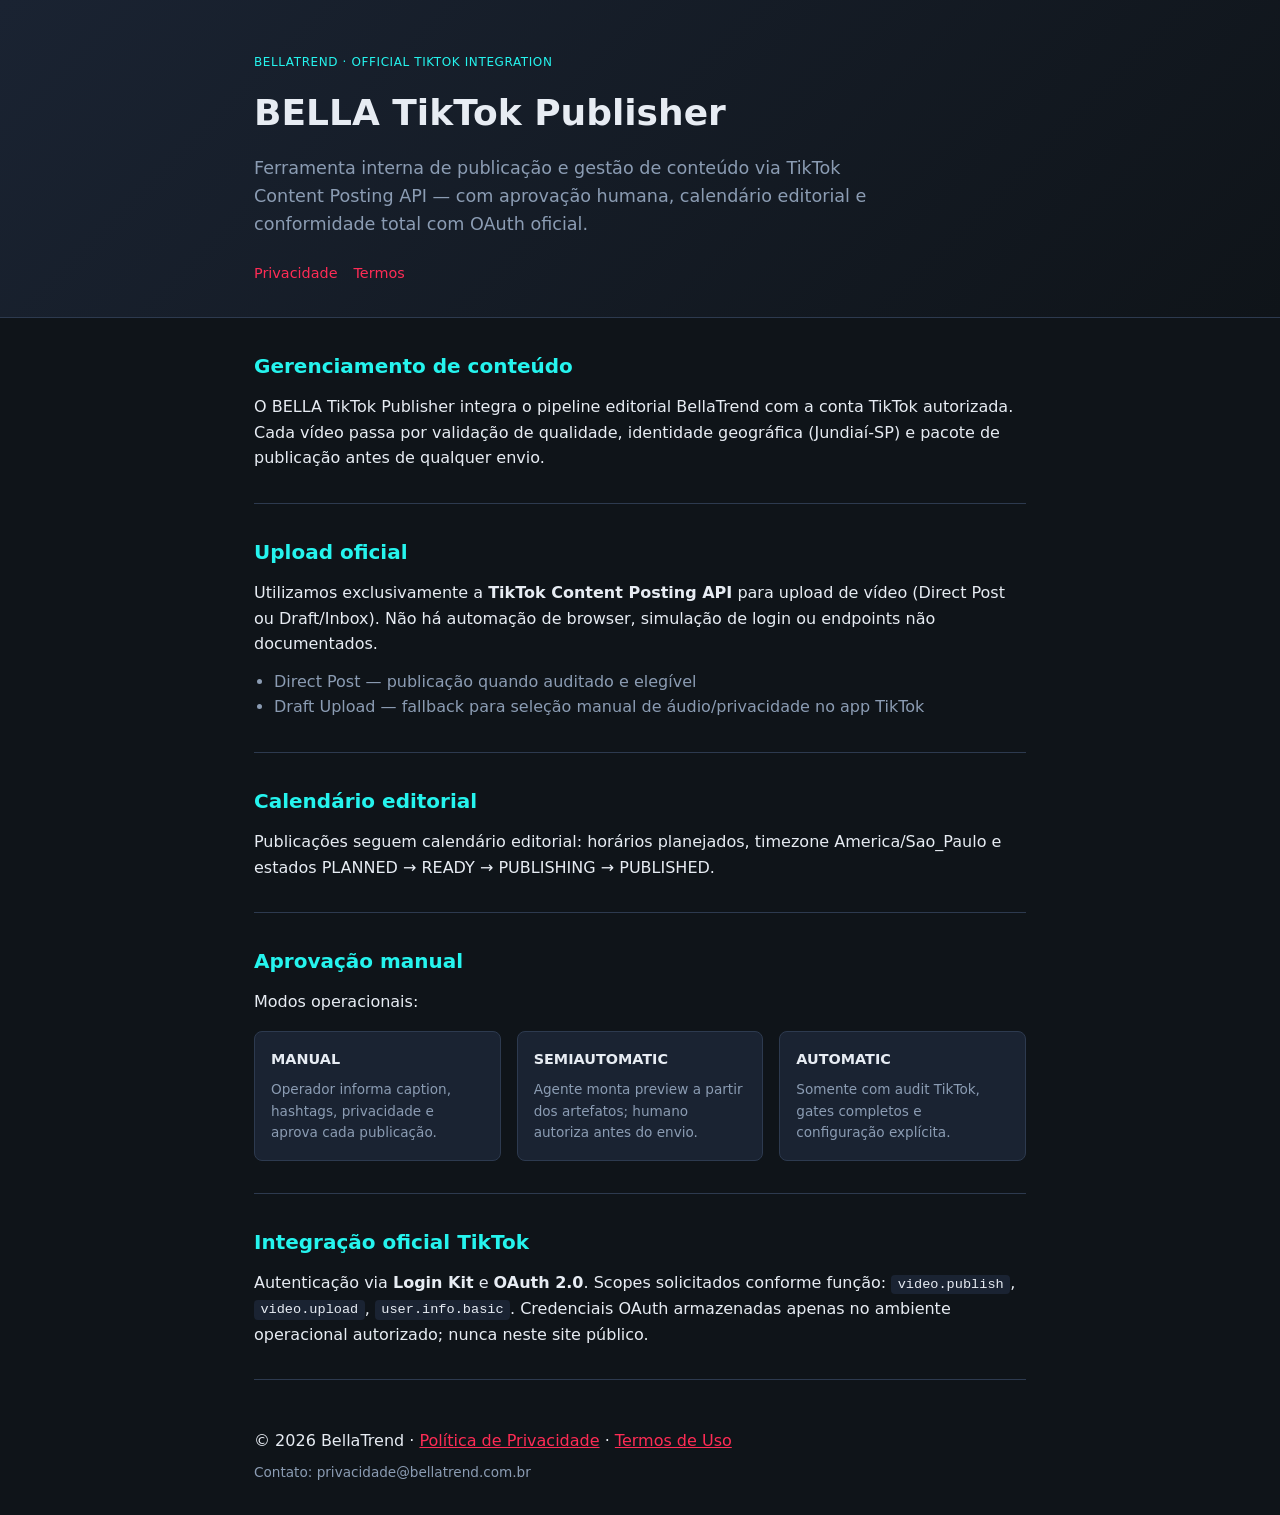
==== index.html @ 4b0db991 "Add files via upload" ====
<!DOCTYPE html>
<html lang="pt-BR">
<head>
  <meta charset="UTF-8">
  <meta name="viewport" content="width=device-width, initial-scale=1.0">
  <meta name="description" content="BELLA TikTok Publisher — gerenciamento oficial de conteúdo TikTok para BellaTrend">
  <title>BELLA TikTok Publisher | BellaTrend</title>
  <link rel="stylesheet" href="./styles.css">
</head>
<body>
  <header>
    <div class="container">
      <p class="badge">BellaTrend · Official TikTok Integration</p>
      <h1>BELLA TikTok Publisher</h1>
      <p class="lead">Ferramenta interna de publicação e gestão de conteúdo via TikTok Content Posting API — com aprovação humana, calendário editorial e conformidade total com OAuth oficial.</p>
      <nav>
        <a href="./privacy.html">Privacidade</a>
        <a href="./terms.html">Termos</a>
      </nav>
    </div>
  </header>

  <main class="container">
    <section>
      <h2>Gerenciamento de conteúdo</h2>
      <p>O BELLA TikTok Publisher integra o pipeline editorial BellaTrend com a conta TikTok autorizada. Cada vídeo passa por validação de qualidade, identidade geográfica (Jundiaí-SP) e pacote de publicação antes de qualquer envio.</p>
    </section>

    <section>
      <h2>Upload oficial</h2>
      <p>Utilizamos exclusivamente a <strong>TikTok Content Posting API</strong> para upload de vídeo (Direct Post ou Draft/Inbox). Não há automação de browser, simulação de login ou endpoints não documentados.</p>
      <ul>
        <li>Direct Post — publicação quando auditado e elegível</li>
        <li>Draft Upload — fallback para seleção manual de áudio/privacidade no app TikTok</li>
      </ul>
    </section>

    <section>
      <h2>Calendário editorial</h2>
      <p>Publicações seguem calendário editorial: horários planejados, timezone America/Sao_Paulo e estados PLANNED → READY → PUBLISHING → PUBLISHED.</p>
    </section>

    <section>
      <h2>Aprovação manual</h2>
      <p>Modos operacionais:</p>
      <div class="modes">
        <article><h3>MANUAL</h3><p>Operador informa caption, hashtags, privacidade e aprova cada publicação.</p></article>
        <article><h3>SEMIAUTOMATIC</h3><p>Agente monta preview a partir dos artefatos; humano autoriza antes do envio.</p></article>
        <article><h3>AUTOMATIC</h3><p>Somente com audit TikTok, gates completos e configuração explícita.</p></article>
      </div>
    </section>

    <section>
      <h2>Integração oficial TikTok</h2>
      <p>Autenticação via <strong>Login Kit</strong> e <strong>OAuth 2.0</strong>. Scopes solicitados conforme função: <code>video.publish</code>, <code>video.upload</code>, <code>user.info.basic</code>. Credenciais OAuth armazenadas apenas no ambiente operacional autorizado; nunca neste site público.</p>
    </section>
  </main>

  <footer>
    <div class="container">
      <p>&copy; 2026 BellaTrend · <a href="./privacy.html">Política de Privacidade</a> · <a href="./terms.html">Termos de Uso</a></p>
      <p class="muted">Contato: privacidade@bellatrend.com.br</p>
    </div>
  </footer>
</body>
</html>
---- styles.css ----
:root {
  --bg: #0f1419;
  --card: #1a2332;
  --border: #2d3a4f;
  --text: #e7ecf3;
  --muted: #8b9cb3;
  --accent: #fe2c55;
  --accent2: #25f4ee;
}
* { box-sizing: border-box; margin: 0; padding: 0; }
body {
  font-family: "Segoe UI", system-ui, sans-serif;
  background: var(--bg);
  color: var(--text);
  line-height: 1.6;
}
.container { max-width: 820px; margin: 0 auto; padding: 0 1.5rem; }
header {
  padding: 3rem 0 2rem;
  border-bottom: 1px solid var(--border);
  background: linear-gradient(135deg, #1a2332 0%, #0f1419 100%);
}
.badge {
  display: inline-block;
  font-size: 0.75rem;
  letter-spacing: 0.05em;
  text-transform: uppercase;
  color: var(--accent2);
  margin-bottom: 0.75rem;
}
h1 { font-size: 2.25rem; margin-bottom: 0.75rem; }
.lead { color: var(--muted); font-size: 1.1rem; max-width: 640px; }
nav { margin-top: 1.5rem; display: flex; gap: 1rem; flex-wrap: wrap; }
nav a { color: var(--accent); text-decoration: none; font-size: 0.9rem; }
nav a:hover { text-decoration: underline; }
main section { padding: 2rem 0; border-bottom: 1px solid var(--border); }
h2 { font-size: 1.25rem; margin-bottom: 0.75rem; color: var(--accent2); }
ul { margin: 0.75rem 0 0 1.25rem; color: var(--muted); }
.modes { display: grid; grid-template-columns: repeat(auto-fit, minmax(200px, 1fr)); gap: 1rem; margin-top: 1rem; }
.modes article {
  background: var(--card);
  border: 1px solid var(--border);
  border-radius: 8px;
  padding: 1rem;
}
.modes h3 { font-size: 0.9rem; margin-bottom: 0.5rem; }
.modes p { font-size: 0.85rem; color: var(--muted); }
code { background: var(--card); padding: 0.15rem 0.4rem; border-radius: 4px; font-size: 0.85rem; }
footer { padding: 2rem 0; margin-top: 1rem; }
footer a { color: var(--accent); }
.muted { color: var(--muted); font-size: 0.85rem; margin-top: 0.5rem; }
.legal { padding: 2rem 0 3rem; }
.legal h2 { font-size: 1.1rem; margin: 1.5rem 0 0.5rem; color: var(--text); }
.legal p, .legal li { color: var(--muted); margin-bottom: 0.75rem; }
.legal ul { margin-left: 1.25rem; }
.updated { font-size: 0.85rem; color: var(--muted); margin-bottom: 2rem; }
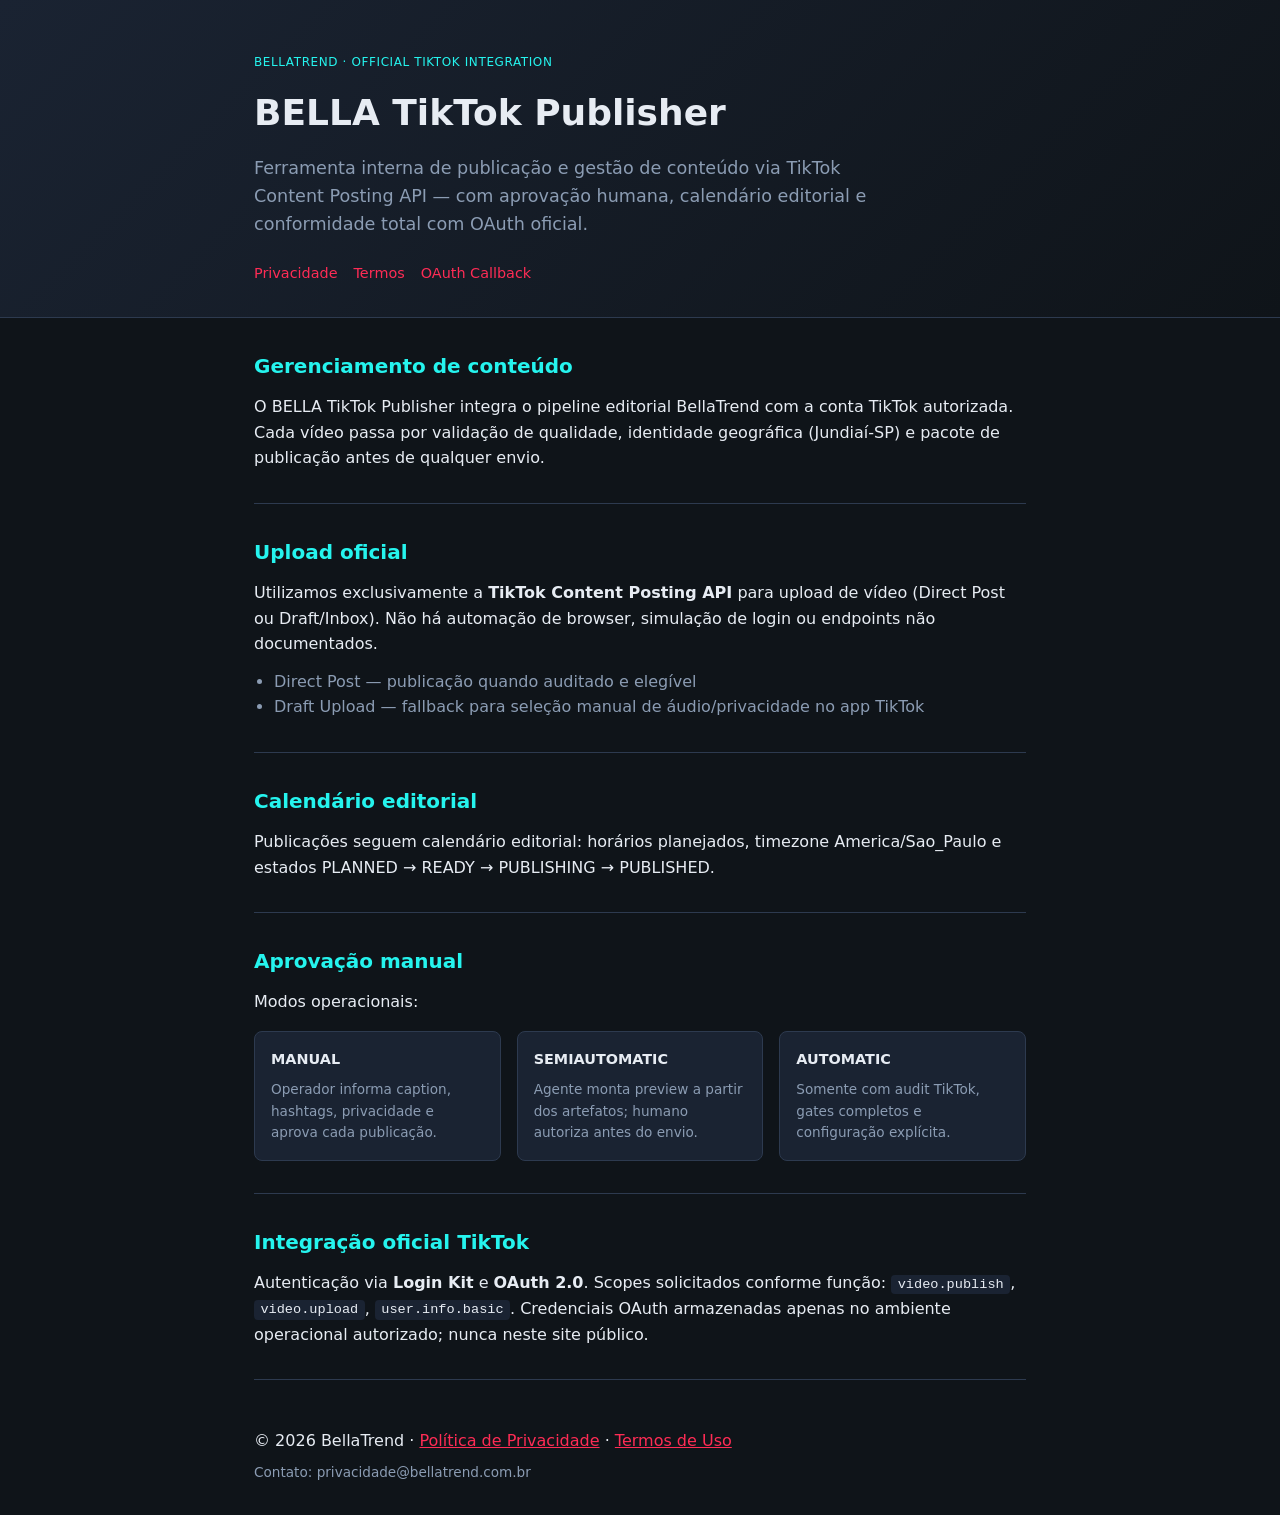
==== commit bd00eb39: "Add files via upload" ====
--- a/index.html
+++ b/index.html
@@ -16,6 +16,7 @@
       <nav>
         <a href="./privacy.html">Privacidade</a>
         <a href="./terms.html">Termos</a>
+        <a href="./callback.html">OAuth Callback</a>
       </nav>
     </div>
   </header>
